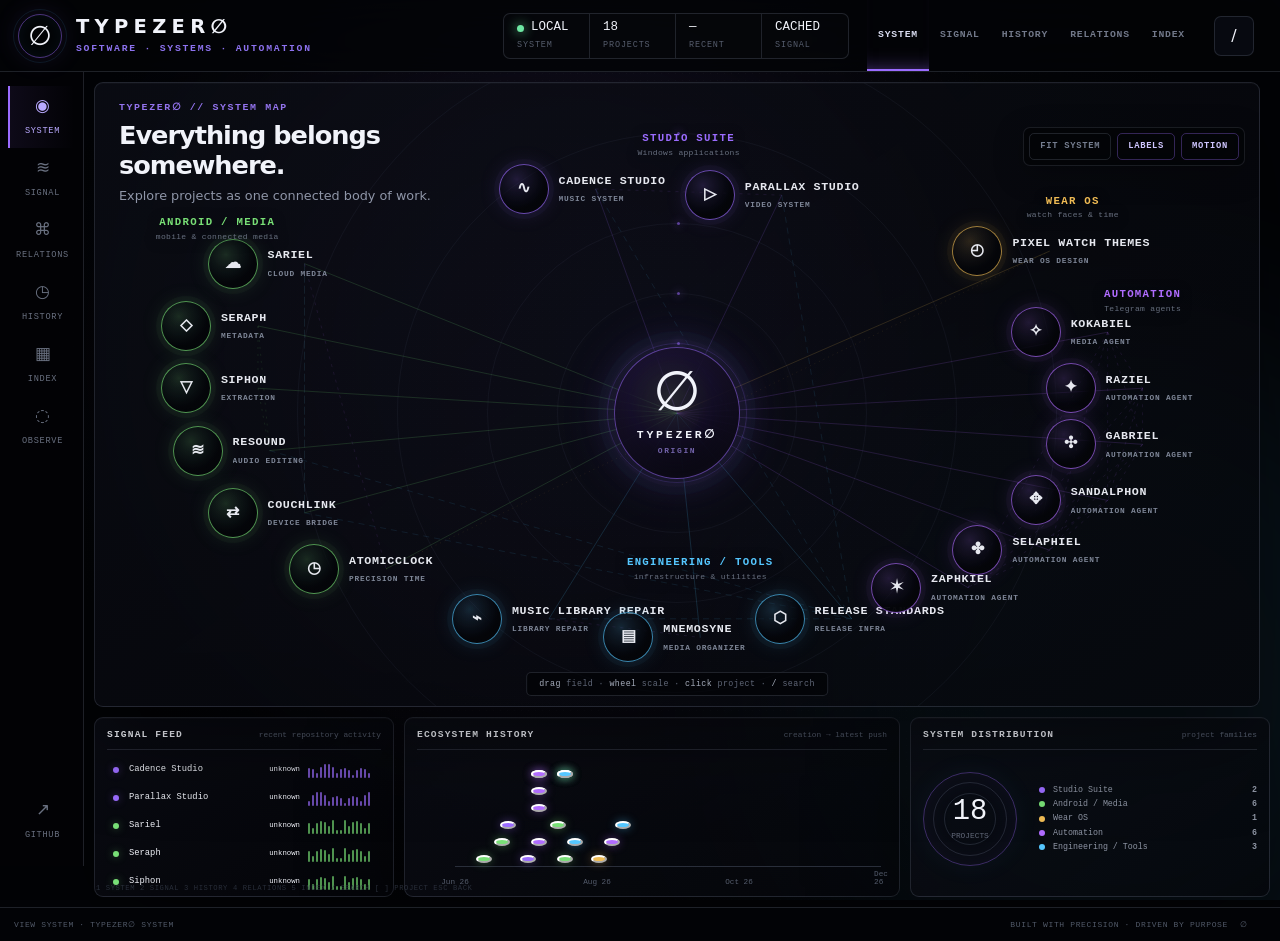
==== index.html @ 6ad657f4 "Expand Typezero project media coverage" ====
<!doctype html>
<html lang="en">
<head>
  <meta charset="utf-8">
  <meta name="viewport" content="width=device-width,initial-scale=1,viewport-fit=cover">
  <meta name="theme-color" content="#030407">
  <meta name="description" content="TYPEZER∅ — an interactive map of software, systems, media tools, Android apps, Wear OS projects, automation, and engineering work.">
  <meta property="og:title" content="TYPEZER∅ // System">
  <meta property="og:description" content="Explore the TYPEZER∅ software ecosystem as a living system.">
  <meta property="og:type" content="website">
  <title>TYPEZER∅ // System</title>
  <link rel="icon" href="favicon.svg" type="image/svg+xml">
  <link rel="stylesheet" href="assets/site.css?v=84">
</head>
<body>
  <a class="skip-link" href="#workspace">Skip to system</a>

  <div class="space" aria-hidden="true">
    <div class="noise"></div>
    <div class="field field-a"></div>
    <div class="field field-b"></div>
  </div>

  <div class="app-shell" data-view="system">
    <header class="topbar">
      <a class="brand" href="#system" aria-label="TYPEZER∅ system home">
        <span class="brand-mark" aria-hidden="true">∅</span>
        <span class="brand-text">
          <strong>TYPEZER∅</strong>
          <small>SOFTWARE · SYSTEMS · AUTOMATION</small>
        </span>
      </a>

      <div class="telemetry" aria-label="System telemetry">
        <span><i class="status-dot"></i><b id="system-status">ONLINE</b><small>system</small></span>
        <span><b id="project-count">18</b><small>projects</small></span>
        <span><b id="active-count">—</b><small>recent</small></span>
        <span><b id="last-sync">local</b><small>signal</small></span>
      </div>

      <nav class="view-tabs" aria-label="System views">
        <button class="view-tab is-active" data-view-target="system">System</button>
        <button class="view-tab" data-view-target="signal">Signal</button>
        <button class="view-tab" data-view-target="history">History</button>
        <button class="view-tab" data-view-target="relationships">Relations</button>
        <button class="view-tab" data-view-target="index">Index</button>
      </nav>

      <button class="command-key" id="open-command" aria-label="Open project search"><span>/</span></button>
    </header>

    <aside class="rail" aria-label="Primary controls">
      <button class="rail-btn is-active" data-view-target="system"><span>◉</span><small>System</small></button>
      <button class="rail-btn" data-view-target="signal"><span>≋</span><small>Signal</small></button>
      <button class="rail-btn" data-view-target="relationships"><span>⌘</span><small>Relations</small></button>
      <button class="rail-btn" data-view-target="history"><span>◷</span><small>History</small></button>
      <button class="rail-btn" data-view-target="index"><span>▦</span><small>Index</small></button>
      <button class="rail-btn observe-toggle"><span>◌</span><small>Observe</small></button>
      <a class="rail-btn rail-bottom" href="https://github.com/MikereDD" target="_blank" rel="noopener noreferrer"><span>↗</span><small>GitHub</small></a>
    </aside>

    <main class="workspace" id="workspace">
      <section class="system-stage panel" id="system" aria-labelledby="system-title">
        <div class="stage-heading">
          <p>TYPEZER∅ // SYSTEM MAP</p>
          <h1 id="system-title">Everything belongs somewhere.</h1>
          <span>Explore projects as one connected body of work.</span>
        </div>

        <div class="map-toolbar">
          <button id="fit-system">FIT SYSTEM</button>
          <button id="toggle-labels" aria-pressed="true">LABELS</button>
          <button id="toggle-motion" aria-pressed="true">MOTION</button>
        </div>

        <div class="ecosystem" id="ecosystem" tabindex="0" aria-label="Interactive TYPEZER∅ project map">
          <svg class="connections" id="connections" viewBox="0 0 1200 760" preserveAspectRatio="none" aria-hidden="true"></svg>
          <div class="rings" aria-hidden="true">
            <i></i><i></i><i></i><i></i><i></i>
          </div>
          <button class="core" id="core" aria-label="Open TYPEZER∅ project index">
            <span>∅</span>
            <b>TYPEZER∅</b>
            <small>ORIGIN</small>
          </button>
          <div class="nodes" id="nodes"></div>
          <div class="map-hint"><span>drag</span> field · <span>wheel</span> scale · <span>click</span> project · <span>/</span> search</div>
        </div>
      </section>

      <aside class="detail panel" id="detail" aria-live="polite">
        <div class="detail-empty">
          <span class="detail-glyph">∅</span>
          <p>SELECT A SYSTEM</p>
          <h2>Explore the graph.</h2>
          <span>Choose any project node to inspect its role, technology, relationships, activity, and repository.</span>
        </div>
      </aside>

      <section class="lower-grid" aria-label="System information">
        <article class="panel signal-panel">
          <div class="panel-title"><span>SIGNAL FEED</span><small>recent repository activity</small></div>
          <div class="signal-list" id="signal-list"></div>
        </article>

        <article class="panel timeline-panel">
          <div class="panel-title"><span>ECOSYSTEM HISTORY</span><small>creation → latest push</small></div>
          <div class="timeline" id="timeline"></div>
        </article>

        <article class="panel stats-panel">
          <div class="panel-title"><span>SYSTEM DISTRIBUTION</span><small>project families</small></div>
          <div class="stats-wrap">
            <div class="radar-count"><strong id="stats-total">18</strong><span>PROJECTS</span></div>
            <div class="family-stats" id="family-stats"></div>
          </div>
        </article>
      </section>

      <section class="alternate-view panel" id="alternate-view" hidden></section>
    </main>

    <footer class="statusbar">
      <span id="status-message">SYSTEM READY · select a node or press / to search</span>
      <span>BUILT WITH PRECISION · DRIVEN BY PURPOSE</span>
      <span>∅</span>
    </footer>
  </div>

  <dialog class="command" id="command-dialog">
    <form method="dialog" class="command-shell">
      <div class="command-head">
        <span>∅ INDEX</span>
        <button value="close" aria-label="Close search">×</button>
      </div>
      <label>
        <span>&gt;</span>
        <input id="command-input" autocomplete="off" spellcheck="false" placeholder="find a project, platform, language, or family…">
      </label>
      <div class="command-results" id="command-results"></div>
      <div class="command-foot">↑ ↓ navigate · enter inspect · esc close</div>
    </form>
  </dialog>

  <noscript>
    <div class="noscript">JavaScript powers the interactive system map. The repositories remain available at <a href="https://github.com/MikereDD">github.com/MikereDD</a>.</div>
  </noscript>

  <script src="assets/site.js?v=84" defer></script>
</body>
</html>
---- assets/site.css ----
:root{
  color-scheme:dark;
  --bg:#030407;--panel:rgba(8,10,16,.78);--panel2:rgba(11,13,22,.9);
  --text:#f1f3fa;--muted:#8f96a8;--dim:#565d6d;--line:rgba(174,184,214,.16);
  --violet:#9b6cff;--violet2:#6f50ff;--blue:#55c7ff;--green:#6ee7a3;--lime:#a8ef73;--gold:#f1bd55;
  --red:#ff768a;--shadow:0 24px 100px rgba(0,0,0,.48);--mono:"SFMono-Regular",Consolas,"Liberation Mono",Menlo,monospace;
  --sans:Inter,ui-sans-serif,system-ui,-apple-system,BlinkMacSystemFont,"Segoe UI",sans-serif;
}
*{box-sizing:border-box}html{background:var(--bg);scroll-behavior:smooth}body{margin:0;min-height:100vh;background:#030407;color:var(--text);font-family:var(--sans);overflow-x:hidden}button,input{font:inherit}button{color:inherit}.skip-link{position:fixed;z-index:99;left:1rem;top:-4rem;background:#fff;color:#000;padding:.7rem 1rem;border-radius:.4rem}.skip-link:focus{top:1rem}.space{position:fixed;inset:0;pointer-events:none;overflow:hidden;background:radial-gradient(circle at 50% 40%,#0a0c17 0,#05060a 37%,#020306 72%)}.noise{position:absolute;inset:0;opacity:.18;background-image:radial-gradient(rgba(255,255,255,.24) .55px,transparent .75px);background-size:7px 7px;mask-image:radial-gradient(circle at 50% 45%,black,transparent 80%)}.field{position:absolute;width:55vw;height:55vw;border-radius:50%;filter:blur(100px);opacity:.07}.field-a{left:16%;top:0;background:var(--violet)}.field-b{right:-15%;bottom:-15%;background:var(--blue)}
.app-shell{position:relative;z-index:1;display:grid;grid-template-columns:84px minmax(0,1fr);grid-template-rows:72px minmax(0,1fr) 34px;min-height:100vh}.topbar{grid-column:1/-1;display:grid;grid-template-columns:minmax(280px,1fr) auto auto 48px;align-items:center;gap:18px;padding:0 18px;border-bottom:1px solid var(--line);background:rgba(3,4,7,.82);backdrop-filter:blur(20px);position:sticky;top:0;z-index:40}.brand{display:flex;align-items:center;gap:14px;color:inherit;text-decoration:none;min-width:0}.brand-mark{width:44px;height:44px;display:grid;place-items:center;border:1px solid rgba(155,108,255,.48);border-radius:50%;font-size:27px;box-shadow:0 0 28px rgba(155,108,255,.13),inset 0 0 18px rgba(85,199,255,.06);position:relative}.brand-mark:after{content:"";position:absolute;inset:-6px;border-radius:50%;border:1px solid rgba(85,199,255,.1)}.brand-text{display:grid;line-height:1}.brand-text strong{font-size:1.22rem;letter-spacing:.27em}.brand-text small{margin-top:7px;color:#8d72ef;font:600 .61rem/1 var(--mono);letter-spacing:.18em}.telemetry{height:46px;display:flex;border:1px solid var(--line);border-radius:7px;background:rgba(255,255,255,.012);overflow:hidden}.telemetry span{min-width:86px;padding:7px 13px;border-right:1px solid var(--line);display:grid;grid-template-columns:auto 1fr;align-items:center;column-gap:7px}.telemetry span:last-child{border-right:0}.telemetry b{font:500 .78rem/1.1 var(--mono);text-transform:uppercase}.telemetry small{grid-column:1/-1;color:var(--dim);font:500 .53rem/1 var(--mono);letter-spacing:.1em;text-transform:uppercase;margin-top:4px}.status-dot{width:7px;height:7px;border-radius:50%;background:var(--green);box-shadow:0 0 12px var(--green)}.view-tabs{display:flex;align-self:stretch}.view-tab{border:0;border-bottom:2px solid transparent;background:transparent;padding:0 11px;color:#72798a;font:600 .61rem/1 var(--mono);letter-spacing:.08em;text-transform:uppercase;cursor:pointer}.view-tab:hover,.view-tab.is-active{color:#d9dcf0}.view-tab.is-active{border-bottom-color:var(--violet);box-shadow:inset 0 -15px 26px -25px var(--violet)}.command-key{width:40px;height:40px;border:1px solid var(--line);border-radius:7px;background:#070910;cursor:pointer}.command-key:hover{border-color:rgba(155,108,255,.55);box-shadow:0 0 20px rgba(155,108,255,.12)}
.rail{grid-row:2;grid-column:1;width:84px;border-right:1px solid var(--line);background:rgba(3,4,7,.7);display:flex;flex-direction:column;align-items:stretch;padding:14px 8px;position:sticky;top:72px;height:calc(100vh - 106px);z-index:30}.rail-btn{min-height:62px;border:0;border-left:2px solid transparent;background:transparent;color:#697080;display:grid;place-items:center;text-decoration:none;cursor:pointer;padding:7px 0}.rail-btn span{font:1.05rem/1 var(--mono)}.rail-btn small{font:500 .54rem/1 var(--mono);letter-spacing:.08em;text-transform:uppercase}.rail-btn:hover,.rail-btn.is-active{color:#b9a9ff;border-left-color:var(--violet);background:linear-gradient(90deg,rgba(155,108,255,.08),transparent)}.rail-bottom{margin-top:auto}
.workspace{grid-row:2;grid-column:2;display:grid;grid-template-columns:minmax(680px,1fr) 0px;grid-template-rows:minmax(620px,calc(100vh - 275px)) 180px;gap:10px;padding:10px;min-width:0;transition:grid-template-columns .32s cubic-bezier(.22,.8,.22,1)}.app-shell.detail-open .workspace{grid-template-columns:minmax(680px,1fr) 318px}.panel{border:1px solid var(--line);background:linear-gradient(145deg,rgba(12,14,22,.78),rgba(5,6,10,.72));box-shadow:inset 0 1px rgba(255,255,255,.025),var(--shadow);border-radius:9px}.system-stage{position:relative;overflow:hidden}.stage-heading{position:absolute;z-index:12;left:24px;top:20px;max-width:420px;pointer-events:none}.stage-heading p{margin:0;color:#9474ef;font:600 .62rem/1 var(--mono);letter-spacing:.16em}.stage-heading h1{font-size:clamp(1.35rem,2.15vw,2.25rem);letter-spacing:-.04em;margin:.45rem 0 .3rem}.stage-heading span{color:var(--muted);font-size:.8rem}.map-toolbar{position:absolute;z-index:15;right:16px;top:16px;display:flex;gap:6px}.map-toolbar button{border:1px solid var(--line);background:rgba(3,4,7,.7);border-radius:5px;padding:8px 10px;color:#757d8f;font:600 .55rem/1 var(--mono);letter-spacing:.08em;cursor:pointer}.map-toolbar button:hover{color:#fff;border-color:rgba(155,108,255,.45)}
.ecosystem{position:absolute;inset:0;overflow:hidden;cursor:grab;touch-action:none;outline:none}.ecosystem:active{cursor:grabbing}.connections,.nodes,.rings{position:absolute;inset:0;width:100%;height:100%;transform-origin:50% 53%;transition:transform .35s ease}.connections{z-index:2;overflow:visible}.connections line,.connections path{vector-effect:non-scaling-stroke}.rings{z-index:1;pointer-events:none}.rings i{position:absolute;left:50%;top:53%;transform:translate(-50%,-50%);border:1px solid rgba(132,143,178,.07);border-radius:50%}.rings i:nth-child(1){width:140px;height:140px;border-color:rgba(155,108,255,.18);box-shadow:0 0 38px rgba(155,108,255,.07)}.rings i:nth-child(2){width:240px;height:240px}.rings i:nth-child(3){width:380px;height:380px}.rings i:nth-child(4){width:560px;height:560px}.rings i:nth-child(5){width:760px;height:760px}.rings i:after{content:"";position:absolute;left:50%;top:-2px;width:3px;height:3px;border-radius:50%;background:rgba(155,108,255,.55);box-shadow:0 0 9px var(--violet)}.core{position:absolute;left:50%;top:53%;transform:translate(-50%,-50%);z-index:8;width:126px;height:132px;border-radius:50%;border:1px solid rgba(155,108,255,.55);background:radial-gradient(circle at 45% 38%,rgba(255,255,255,.11),rgba(19,14,36,.9) 40%,rgba(3,4,7,.96) 72%);box-shadow:0 0 0 8px rgba(155,108,255,.025),0 0 0 16px rgba(85,199,255,.018),0 0 58px rgba(155,108,255,.16),inset 0 0 40px rgba(155,108,255,.12);cursor:pointer}.core span{display:block;font-size:55px;line-height:.75}.core b{display:block;margin-top:16px;font:600 .72rem/1 var(--mono);letter-spacing:.24em}.core small{display:block;margin-top:7px;color:#7263aa;font:600 .5rem/1 var(--mono);letter-spacing:.2em}.core:hover{box-shadow:0 0 0 8px rgba(155,108,255,.04),0 0 70px rgba(155,108,255,.25),inset 0 0 44px rgba(155,108,255,.16)}.nodes{z-index:5;pointer-events:none}.project-node{--family:#9b6cff;position:absolute;transform:translate(-50%,-50%);pointer-events:auto;border:0;background:transparent;color:#e6e8ef;cursor:pointer;width:194px;text-align:left;padding:0}.project-node .node-body{display:flex;align-items:center;gap:10px}.project-node .node-orb{flex:0 0 50px;width:50px;height:50px;border-radius:50%;display:grid;place-items:center;border:1px solid color-mix(in srgb,var(--family) 65%,transparent);background:radial-gradient(circle at 35% 30%,color-mix(in srgb,var(--family) 16%,transparent),rgba(4,5,9,.98) 65%);box-shadow:0 0 0 5px color-mix(in srgb,var(--family) 4%,transparent),0 0 22px color-mix(in srgb,var(--family) 14%,transparent);font:600 1rem/1 var(--mono);transition:.2s ease}.project-node .node-copy{display:grid;min-width:0}.project-node strong{font:650 .73rem/1.15 var(--mono);letter-spacing:.055em;text-transform:uppercase;white-space:nowrap}.project-node small{margin-top:6px;color:#7f8798;font:600 .49rem/1.15 var(--mono);letter-spacing:.10em;white-space:nowrap;overflow:hidden;text-overflow:ellipsis}.project-node:hover .node-orb,.project-node.is-active .node-orb{transform:scale(1.12);border-color:var(--family);box-shadow:0 0 0 7px color-mix(in srgb,var(--family) 6%,transparent),0 0 32px color-mix(in srgb,var(--family) 35%,transparent)}.project-node.is-active strong{color:#fff}.family-tag{position:absolute;transform:translate(-50%,-50%);z-index:4;color:var(--family);font:600 .67rem/1 var(--mono);letter-spacing:.12em;text-transform:uppercase;pointer-events:none;text-align:center}.family-tag small{display:block;margin-top:5px;color:#687080;font:.5rem/1 var(--mono);letter-spacing:.04em;text-transform:none}.map-hint{position:absolute;z-index:14;left:50%;bottom:10px;transform:translateX(-50%);padding:7px 12px;border:1px solid var(--line);border-radius:5px;background:rgba(3,4,7,.75);color:#5f6677;font:.52rem/1 var(--mono);letter-spacing:.05em;white-space:nowrap}.map-hint span{color:#a6adbd}
.detail{position:relative;padding:18px;overflow:auto;min-width:0;opacity:0;transform:translateX(14px);pointer-events:none;border-color:transparent;transition:opacity .22s ease,transform .32s cubic-bezier(.22,.8,.22,1),border-color .22s ease}.app-shell.detail-open .detail{opacity:1;transform:none;pointer-events:auto;border-color:var(--line)}.detail-empty{height:100%;display:flex;flex-direction:column;justify-content:center;align-items:center;text-align:center;padding:22px}.detail-glyph{font-size:54px;color:#7a6aa8}.detail-empty p,.detail-overline{margin:22px 0 8px;color:#8b6ee5;font:600 .57rem/1 var(--mono);letter-spacing:.16em}.detail-empty h2,.detail-card h2{margin:0;font-size:1.55rem;letter-spacing:-.035em}.detail-empty>span:last-child{max-width:240px;color:var(--muted);font-size:.78rem;line-height:1.55;margin-top:10px}.detail-card{animation:detailIn .2s ease}.detail-identity{display:flex;align-items:center;gap:14px;padding-bottom:16px;border-bottom:1px solid var(--line)}.detail-icon{--family:#9b6cff;width:62px;height:62px;flex:0 0 62px;border-radius:50%;display:grid;place-items:center;border:1px solid var(--family);box-shadow:0 0 28px color-mix(in srgb,var(--family) 22%,transparent);font:600 1.4rem/1 var(--mono)}.detail-title small{display:block;color:var(--muted);font-size:.7rem;margin-top:6px}.activity-pill{display:inline-flex;margin-top:9px;padding:5px 8px;border:1px solid rgba(110,231,163,.2);border-radius:999px;color:var(--green);background:rgba(110,231,163,.07);font:600 .5rem/1 var(--mono);letter-spacing:.08em}.detail-meta{display:grid;gap:11px;padding:18px 0}.meta-row{display:grid;grid-template-columns:78px 1fr;gap:10px;font-size:.72rem}.meta-row span:first-child{color:#606879;font:600 .53rem/1.4 var(--mono);letter-spacing:.08em;text-transform:uppercase}.meta-row span:last-child{color:#b5bac7}.detail-description{margin:0;color:#a8aebb;font-size:.78rem;line-height:1.6}.detail-actions{display:grid;gap:8px;margin-top:18px}.detail-actions a,.detail-actions button{min-height:42px;border:1px solid var(--line);border-radius:5px;background:rgba(255,255,255,.018);display:flex;align-items:center;justify-content:center;color:#c4c8d4;text-decoration:none;font:600 .62rem/1 var(--mono);letter-spacing:.09em;cursor:pointer}.detail-actions a:first-child{border-color:rgba(155,108,255,.5);background:rgba(155,108,255,.09);color:#dacfff}.detail-actions a:hover,.detail-actions button:hover{border-color:rgba(155,108,255,.5);color:#fff}.relation-block{margin-top:18px;padding-top:16px;border-top:1px solid var(--line)}.relation-block h3{margin:0 0 10px;color:#636b7b;font:600 .54rem/1 var(--mono);letter-spacing:.1em}.relation-list{display:flex;flex-wrap:wrap;gap:6px}.relation-chip{border:1px solid var(--line);border-radius:999px;background:transparent;padding:6px 8px;color:#9ca2b2;font:600 .52rem/1 var(--mono);cursor:pointer}.relation-chip:hover{color:#fff;border-color:rgba(155,108,255,.45)}
.detail-close{position:absolute;right:10px;top:10px;z-index:3;width:30px;height:30px;border:1px solid var(--line);border-radius:50%;background:rgba(3,4,7,.78);color:#7f8798;font:500 1.1rem/1 var(--mono);cursor:pointer}.detail-close:hover{color:#fff;border-color:rgba(155,108,255,.48);box-shadow:0 0 18px rgba(155,108,255,.12)}
.connections .relationship-line,.connections .core-line{transition:stroke-opacity .22s ease,stroke-width .22s ease,filter .22s ease}.connections .relationship-line.is-connected{stroke-opacity:.72!important;stroke-width:1.45!important;filter:drop-shadow(0 0 4px rgba(195,181,255,.5))}.connections .core-line.is-connected{stroke-opacity:.7!important;stroke-width:1.35!important;filter:drop-shadow(0 0 4px currentColor)}.connections .relationship-line.is-muted,.connections .core-line.is-muted{stroke-opacity:.025!important}.project-node{transition:opacity .2s ease,filter .2s ease}.project-node.is-related .node-orb{border-color:var(--family);box-shadow:0 0 0 6px color-mix(in srgb,var(--family) 5%,transparent),0 0 26px color-mix(in srgb,var(--family) 24%,transparent)}.project-node.is-dimmed{opacity:.38;filter:saturate(.62)}
.lower-grid{grid-column:1/-1;display:grid;grid-template-columns:300px minmax(400px,1fr) 360px;gap:10px}.lower-grid>.panel{padding:12px;overflow:hidden}.panel-title{display:flex;justify-content:space-between;gap:10px;align-items:baseline;border-bottom:1px solid var(--line);padding-bottom:9px;margin-bottom:9px}.panel-title span{font:600 .6rem/1 var(--mono);letter-spacing:.12em}.panel-title small{color:#575f70;font:.49rem/1 var(--mono)}.signal-list{display:grid;gap:6px}.signal-item{display:grid;grid-template-columns:8px 1fr auto 68px;gap:8px;align-items:center;min-height:22px;color:#9aa1b0;font:.55rem/1 var(--mono)}.signal-item i{width:6px;height:6px;border-radius:50%;background:var(--family);box-shadow:0 0 8px color-mix(in srgb,var(--family) 40%,transparent)}.spark{height:16px;display:flex;align-items:flex-end;gap:2px}.spark b{width:2px;background:var(--family);opacity:.65;border-radius:2px}.timeline{position:relative;height:132px;padding:8px 4px}.timeline-axis{position:absolute;left:38px;right:6px;bottom:24px;height:1px;background:#292e3a}.timeline-year{position:absolute;bottom:4px;color:#555d6d;font:.48rem/1 var(--mono);transform:translateX(-50%)}.timeline-dot{--family:#9b6cff;position:absolute;bottom:20px;width:8px;height:8px;border-radius:50%;background:var(--family);box-shadow:0 0 10px color-mix(in srgb,var(--family) 40%,transparent);transform:translateX(-50%);cursor:pointer}.timeline-dot:hover:after{content:attr(data-label);position:absolute;bottom:16px;left:50%;transform:translateX(-50%);padding:5px 7px;border:1px solid var(--line);border-radius:4px;background:#070910;color:#d9dce5;font:.48rem/1 var(--mono);white-space:nowrap}.stats-wrap{height:120px;display:grid;grid-template-columns:104px 1fr;align-items:center;gap:12px}.radar-count{width:94px;height:94px;border:1px solid rgba(155,108,255,.35);border-radius:50%;display:grid;place-content:center;text-align:center;box-shadow:inset 0 0 28px rgba(155,108,255,.06),0 0 28px rgba(85,199,255,.05);position:relative}.radar-count:before,.radar-count:after{content:"";position:absolute;border-radius:50%;border:1px solid var(--line);inset:9px}.radar-count:after{inset:20px}.radar-count strong{font:300 1.8rem/1 var(--mono)}.radar-count span{margin-top:5px;color:#62697a;font:.49rem/1 var(--mono)}.family-stats{display:grid;gap:6px}.family-stat{display:grid;grid-template-columns:7px 1fr auto;gap:7px;align-items:center;color:#8e95a4;font:.52rem/1 var(--mono)}.family-stat i{width:6px;height:6px;border-radius:50%;background:var(--family)}.alternate-view{grid-column:1/-1;grid-row:1/3;z-index:22;padding:22px;overflow:auto}.alt-head{display:flex;justify-content:space-between;gap:16px;align-items:end;border-bottom:1px solid var(--line);padding-bottom:18px;margin-bottom:18px}.alt-head p{margin:0;color:#8a6be8;font:600 .6rem/1 var(--mono);letter-spacing:.15em}.alt-head h2{margin:.5rem 0 0;font-size:2rem}.alt-head span{color:var(--muted);font-size:.8rem}.index-grid{display:grid;grid-template-columns:repeat(auto-fit,minmax(250px,1fr));gap:9px}.index-card{--family:#9b6cff;border:1px solid var(--line);border-left:2px solid var(--family);background:rgba(255,255,255,.012);border-radius:5px;padding:14px;text-align:left;cursor:pointer}.index-card:hover{background:color-mix(in srgb,var(--family) 5%,transparent);border-color:color-mix(in srgb,var(--family) 35%,var(--line))}.index-card b{display:block;font:600 .72rem/1.2 var(--mono)}.index-card span{display:block;color:#737b8b;font-size:.69rem;margin-top:7px;line-height:1.45}.index-card small{display:block;color:var(--family);font:500 .5rem/1 var(--mono);margin-top:12px;text-transform:uppercase;letter-spacing:.08em}.signal-big{display:grid;gap:8px}.signal-big-row{--family:#9b6cff;display:grid;grid-template-columns:130px 1fr 90px 120px;gap:12px;align-items:center;padding:11px 12px;border:1px solid var(--line);border-left:2px solid var(--family);border-radius:4px}.signal-big-row b{font:600 .66rem/1 var(--mono)}.signal-big-row span{color:#818898;font-size:.72rem}.signal-big-row small{color:#616979;font:500 .53rem/1 var(--mono)}.history-lanes{display:grid;gap:13px}.history-lane{display:grid;grid-template-columns:130px 1fr;align-items:center;gap:10px}.history-lane>span{font:600 .58rem/1 var(--mono);color:var(--family)}.lane-track{height:24px;position:relative;border-bottom:1px solid #242936}.lane-segment{position:absolute;bottom:-1px;height:2px;background:var(--family);box-shadow:0 0 12px color-mix(in srgb,var(--family) 25%,transparent)}.lane-point{position:absolute;bottom:-4px;width:7px;height:7px;border-radius:50%;background:var(--family);transform:translateX(-50%)}.relations-grid{display:grid;grid-template-columns:repeat(auto-fit,minmax(320px,1fr));gap:10px}.relation-card{border:1px solid var(--line);border-radius:5px;padding:15px}.relation-card h3{margin:0 0 8px;font-size:.85rem}.relation-card p{margin:0;color:#818899;font-size:.72rem;line-height:1.5}.relation-flow{display:flex;align-items:center;flex-wrap:wrap;gap:7px;margin-top:12px}.relation-flow button{border:1px solid var(--line);border-radius:999px;background:transparent;color:#b1b6c1;padding:6px 8px;font:600 .52rem/1 var(--mono);cursor:pointer}.relation-flow i{color:#5f6674;font-style:normal}
.statusbar{grid-column:1/-1;grid-row:3;display:grid;grid-template-columns:1fr auto 26px;gap:12px;align-items:center;padding:0 14px;border-top:1px solid var(--line);background:rgba(3,4,7,.88);color:#525a69;font:500 .5rem/1 var(--mono);letter-spacing:.08em;text-transform:uppercase}.command{padding:0;border:1px solid rgba(155,108,255,.4);border-radius:8px;background:#06070c;color:var(--text);width:min(700px,calc(100vw - 28px));box-shadow:0 34px 140px #000}.command::backdrop{background:rgba(0,0,0,.7);backdrop-filter:blur(8px)}.command-shell{padding:0}.command-head{height:42px;display:flex;justify-content:space-between;align-items:center;padding:0 13px;border-bottom:1px solid var(--line);color:#9c83ed;font:600 .6rem/1 var(--mono);letter-spacing:.15em}.command-head button{border:0;background:transparent;color:#737b89;font-size:1.2rem;cursor:pointer}.command label{display:flex;gap:10px;align-items:center;padding:15px;border-bottom:1px solid var(--line);color:#9479ea}.command input{width:100%;border:0;outline:0;background:transparent;color:#f0f2f8;font:500 .9rem/1 var(--mono)}.command-results{max-height:390px;overflow:auto;padding:7px}.command-result{--family:#9b6cff;width:100%;border:0;border-left:2px solid transparent;border-radius:4px;background:transparent;color:#c2c7d1;display:grid;grid-template-columns:1fr auto;gap:8px;text-align:left;padding:10px 11px;cursor:pointer}.command-result:hover,.command-result.is-selected{border-left-color:var(--family);background:color-mix(in srgb,var(--family) 7%,transparent);color:#fff}.command-result b{font:600 .67rem/1 var(--mono)}.command-result span{grid-column:1/-1;color:#6f7687;font-size:.66rem}.command-result small{color:var(--family);font:500 .52rem/1 var(--mono)}.command-foot{padding:9px 13px;border-top:1px solid var(--line);color:#565e6d;font:.49rem/1 var(--mono)}.noscript{position:fixed;left:1rem;right:1rem;bottom:1rem;z-index:100;background:#151821;border:1px solid #444;padding:1rem;border-radius:.5rem}.noscript a{color:#b69aff}
.app-shell.observe .topbar,.app-shell.observe .rail,.app-shell.observe .detail,.app-shell.observe .lower-grid,.app-shell.observe .statusbar,.app-shell.observe .stage-heading,.app-shell.observe .map-toolbar,.app-shell.observe .map-hint{opacity:0;pointer-events:none}.app-shell.observe .workspace{grid-column:1/-1;grid-row:1/-1;display:block;padding:0}.app-shell.observe .system-stage{height:100vh;border:0;border-radius:0}.app-shell.observe .ecosystem{inset:0}.app-shell.observe .system-stage{box-shadow:none}.labels-off .node-copy,.labels-off .family-tag{opacity:0}.motion-off *{animation:none!important;transition:none!important}
@keyframes detailIn{from{opacity:0;transform:translateX(8px)}to{opacity:1;transform:none}}@keyframes breathe{50%{box-shadow:0 0 0 8px rgba(155,108,255,.04),0 0 80px rgba(155,108,255,.22),inset 0 0 44px rgba(155,108,255,.14)}}.motion-on .core{animation:breathe 5s ease-in-out infinite}
@media(max-width:1200px){.topbar{grid-template-columns:1fr auto 44px}.telemetry{display:none}.workspace{grid-template-columns:minmax(600px,1fr) 0px}.app-shell.detail-open .workspace{grid-template-columns:minmax(600px,1fr) 290px}.lower-grid{grid-template-columns:250px 1fr}.stats-panel{display:none}.project-node{width:150px}.project-node .node-orb{width:40px;height:40px;flex-basis:40px}.project-node strong{font-size:.61rem}}
@media(max-width:900px){.app-shell{display:block;padding-bottom:42px}.topbar{height:64px;grid-template-columns:1fr 42px;position:sticky}.view-tabs{display:none}.brand-text small{display:none}.brand-mark{width:38px;height:38px}.rail{position:fixed;left:0;right:0;bottom:0;top:auto;width:auto;height:58px;z-index:45;display:grid;grid-template-columns:repeat(6,1fr);padding:0;border:0;border-top:1px solid var(--line);background:rgba(3,4,7,.94)}.rail-btn{min-height:58px;border-left:0;border-top:2px solid transparent}.rail-btn.is-active{border-left:0;border-top-color:var(--violet)}.rail-btn span{font-size:.8rem}.rail-btn small{font-size:.46rem}.rail-bottom{display:none}.workspace{display:block;padding:8px}.system-stage{height:70vh;min-height:560px}.detail{display:none;margin-top:8px;min-height:320px;opacity:1;transform:none;pointer-events:auto}.app-shell.detail-open .detail{display:block}.lower-grid{display:grid;grid-template-columns:1fr;margin-top:8px}.timeline-panel,.stats-panel{display:none}.statusbar{display:none}.stage-heading{left:15px;top:14px}.stage-heading h1{font-size:1.35rem}.stage-heading span{display:none}.map-toolbar{top:10px;right:10px}.map-toolbar button:not(:first-child){display:none}.project-node{width:46px}.project-node .node-copy{display:none}.project-node .node-orb{width:38px;height:38px;flex-basis:38px}.family-tag{display:none}.map-hint{display:none}.alternate-view{position:fixed;z-index:43;inset:64px 0 58px 0;border-radius:0}.command{margin:auto}.app-shell.observe .system-stage{height:100vh}}
@media(prefers-reduced-motion:reduce){*{scroll-behavior:auto!important;animation:none!important;transition:none!important}}

/* PASS 3 · LIVING SYSTEM -------------------------------------------------- */
:root{--focus-family:var(--violet);--latest-family:var(--violet)}
.core{overflow:visible;isolation:isolate;transition:border-color .35s ease,box-shadow .35s ease,background .35s ease}
.core:before,.core:after{content:"";position:absolute;inset:-16px;border-radius:50%;pointer-events:none;z-index:-1;border:1px solid rgba(155,108,255,.10);opacity:.45}
.core:after{inset:-31px;border-color:rgba(85,199,255,.06)}
.app-shell[data-focus-family] .core{border-color:color-mix(in srgb,var(--focus-family) 72%,white 8%);box-shadow:0 0 0 8px color-mix(in srgb,var(--focus-family) 4%,transparent),0 0 0 16px color-mix(in srgb,var(--focus-family) 2%,transparent),0 0 76px color-mix(in srgb,var(--focus-family) 28%,transparent),inset 0 0 48px color-mix(in srgb,var(--focus-family) 15%,transparent)}
.core-burst{position:absolute;left:50%;top:50%;width:100%;height:100%;border-radius:50%;border:1px solid var(--burst);transform:translate(-50%,-50%);pointer-events:none;animation:coreBurst 1.25s cubic-bezier(.2,.7,.15,1) forwards}
@keyframes coreBurst{0%{opacity:.8;transform:translate(-50%,-50%) scale(.8)}70%{opacity:.18}100%{opacity:0;transform:translate(-50%,-50%) scale(2.65)}}
.motion-on .core:before{animation:coreOrbit 14s linear infinite}.motion-on .core:after{animation:coreOrbit 23s linear infinite reverse}
@keyframes coreOrbit{to{transform:rotate(360deg)}}

.project-node .node-orb{position:relative;overflow:visible}
.project-node .node-sigil{position:relative;z-index:2;transition:transform .28s ease,text-shadow .28s ease}
.project-node .activity-ring{position:absolute;inset:-5px;border-radius:50%;border:1px solid transparent;opacity:0;pointer-events:none}
.project-node[data-activity="active"] .activity-ring{opacity:.28;border-color:var(--family)}
.project-node[data-activity="warm"] .activity-ring{opacity:.48;border-color:var(--family);box-shadow:0 0 16px color-mix(in srgb,var(--family) 18%,transparent)}
.project-node[data-activity="hot"] .activity-ring{opacity:.8;border-color:var(--family);box-shadow:0 0 22px color-mix(in srgb,var(--family) 30%,transparent)}
.motion-on .project-node[data-activity="hot"] .activity-ring{animation:activityHalo 2.4s ease-out infinite}
.motion-on .project-node[data-activity="warm"] .activity-ring{animation:activityHalo 4.8s ease-out infinite}
@keyframes activityHalo{0%{transform:scale(.9);opacity:.72}70%{opacity:.08}100%{transform:scale(1.55);opacity:0}}
.project-node:hover .node-sigil,.project-node.is-active .node-sigil{transform:scale(1.06);text-shadow:0 0 12px color-mix(in srgb,var(--family) 65%,transparent)}

/* each family moves according to its role rather than sharing one animation */
.motion-on .family-studio .node-sigil{animation:studioSignal 4.8s ease-in-out infinite}
.motion-on .family-android .node-sigil{animation:androidSignal 5.8s ease-in-out infinite}
.motion-on .family-wear .node-sigil{animation:wearSignal 7s linear infinite}
.motion-on .family-automation .node-sigil{animation:automationSignal 3.8s steps(2,end) infinite}
.motion-on .family-engineering .node-sigil{animation:engineeringSignal 6.4s ease-in-out infinite}
@keyframes studioSignal{0%,100%{transform:translateY(0)}50%{transform:translateY(-1.5px)}}
@keyframes androidSignal{0%,100%{opacity:.92}50%{opacity:1;text-shadow:0 0 9px currentColor}}
@keyframes wearSignal{to{transform:rotate(360deg)}}
@keyframes automationSignal{0%,86%,100%{opacity:.92}90%{opacity:.45}94%{opacity:1}}
@keyframes engineeringSignal{0%,100%{transform:scale(1)}50%{transform:scale(1.045)}}

.connections .core-line[data-activity="hot"]{stroke-opacity:.38;stroke-width:1.25;stroke-dasharray:2 8}
.connections .core-line[data-activity="warm"]{stroke-opacity:.26;stroke-dasharray:2 11}
.connections .core-line[data-activity="active"]{stroke-opacity:.20}
.motion-on .connections .core-line[data-activity="hot"]{animation:signalFlow 1.8s linear infinite}
.motion-on .connections .core-line[data-activity="warm"]{animation:signalFlow 3.6s linear infinite}
@keyframes signalFlow{to{stroke-dashoffset:-40}}
.connections .relationship-line.is-connected{stroke-dasharray:5 7}.motion-on .connections .relationship-line.is-connected{animation:relationFlow 2.8s linear infinite}
@keyframes relationFlow{to{stroke-dashoffset:-48}}

/* Focus is a lens, not a hard hide. */
.app-shell.detail-open .project-node.is-dimmed{opacity:.24;filter:saturate(.4) blur(.15px)}
.app-shell.detail-open .family-tag{opacity:.48}
.app-shell.detail-open .project-node.is-related strong{color:#fff}
.app-shell.detail-open .project-node.is-related .node-copy small{color:#a7adbc}

/* Observe becomes a quiet generative mode. */
.app-shell.observe .space{opacity:1}
.app-shell.observe .ecosystem{background:radial-gradient(circle at 50% 53%,color-mix(in srgb,var(--latest-family) 4%,transparent),transparent 30%)}
.app-shell.observe .family-tag{opacity:.26;transition:opacity 1.4s ease}
.app-shell.observe .project-node .node-copy{opacity:.5;transition:opacity 1.4s ease}
.app-shell.observe .project-node:hover .node-copy{opacity:1}
.app-shell.observe .rings i{border-color:rgba(132,143,178,.055)}
.app-shell.observe .core{box-shadow:0 0 0 10px rgba(155,108,255,.018),0 0 100px color-mix(in srgb,var(--latest-family) 16%,transparent),inset 0 0 50px rgba(155,108,255,.09)}
.motion-on.observe .rings i:nth-child(2){animation:observeRing 34s linear infinite}.motion-on.observe .rings i:nth-child(4){animation:observeRing 58s linear infinite reverse}
@keyframes observeRing{to{transform:translate(-50%,-50%) rotate(360deg)}}

@media(prefers-reduced-motion:reduce){.core-burst,.project-node .activity-ring,.project-node .node-sigil,.connections line,.rings i{animation:none!important}}


/* === Pass 3.1 stability / layout corrections === */
.system-stage{isolation:isolate}
.map-toolbar{
  top:48px;
  right:14px;
  z-index:28;
  padding:5px;
  border:1px solid rgba(174,184,214,.13);
  border-radius:7px;
  background:rgba(3,4,7,.82);
  backdrop-filter:blur(16px);
  box-shadow:0 8px 30px rgba(0,0,0,.25);
}
.map-toolbar button{background:transparent}
.map-toolbar button[aria-pressed="true"]{color:#cfc6ff;border-color:rgba(155,108,255,.32)}
.stage-heading{max-width:min(420px,42vw)}
.family-tag{filter:drop-shadow(0 2px 6px #030407)}
.signal-big-row{
  appearance:none;
  width:100%;
  background:rgba(255,255,255,.018);
  color:var(--text);
  text-align:left;
  cursor:pointer;
  transition:border-color .16s ease,background .16s ease,transform .16s ease;
}
.signal-big-row:hover{
  background:color-mix(in srgb,var(--family) 6%,rgba(255,255,255,.018));
  border-color:color-mix(in srgb,var(--family) 38%,var(--line));
  transform:translateX(2px);
}
.signal-big-row span{color:#9da4b3}
.signal-big-row small:last-child{color:var(--family);text-align:right}
.history-scale{
  position:relative;
  height:28px;
  margin-left:140px;
  margin-bottom:4px;
  border-bottom:1px solid rgba(174,184,214,.08);
}
.history-tick{
  position:absolute;
  bottom:7px;
  transform:translateX(-50%);
  color:#626a7b;
  font:500 .5rem/1 var(--mono);
  white-space:nowrap;
}
.history-tick:first-child{transform:none}
.history-tick:last-child{transform:translateX(-100%)}
.history-lanes{padding-top:4px}
.lane-track{background:linear-gradient(90deg,rgba(255,255,255,.018),transparent 45%,rgba(255,255,255,.012))}
.lane-point{
  appearance:none;
  border:1px solid color-mix(in srgb,var(--family) 65%,#fff);
  padding:0;
  cursor:pointer;
  box-shadow:0 0 12px color-mix(in srgb,var(--family) 35%,transparent);
}
.lane-point:hover{transform:translateX(-50%) scale(1.55);z-index:3}
@media(max-width:1350px){
  .stage-heading{max-width:360px}
  .stage-heading h1{font-size:clamp(1.25rem,2vw,1.8rem)}
  .map-toolbar{top:44px}
}
@media(max-width:1120px) and (min-width:901px){
  .app-shell.detail-open .workspace{grid-template-columns:minmax(600px,1fr) 300px}
  .stage-heading{max-width:300px}
  .map-toolbar{top:50px}
  .project-node{width:170px}
}
@media(max-width:900px){
  .map-toolbar{top:56px;right:10px}
  .map-toolbar button:first-child{display:block}
  .history-scale{margin-left:0}
}


/* === Pass 4: Identity / depth === */
#core{
  --core-family:var(--violet);
  transition:filter .35s ease,box-shadow .35s ease,transform .35s ease;
}
#core::before,#core::after{
  content:"";
  position:absolute;
  pointer-events:none;
  border-radius:50%;
  inset:-18px;
  opacity:0;
  transition:opacity .28s ease,transform .55s cubic-bezier(.2,.8,.2,1);
}
#core::before{
  border:1px solid color-mix(in srgb,var(--core-family) 45%,transparent);
  box-shadow:0 0 30px color-mix(in srgb,var(--core-family) 20%,transparent);
}
#core::after{
  inset:-31px;
  border:1px dashed color-mix(in srgb,var(--core-family) 28%,transparent);
}
#core[data-family]::before,#core[data-family]::after{opacity:1}
#core[data-family="studio"]::before{transform:scaleX(1.18) scaleY(.82)}
#core[data-family="studio"]::after{border-style:solid;clip-path:polygon(0 42%,100% 42%,100% 58%,0 58%)}
#core[data-family="android"]::before{transform:scale(.94);box-shadow:0 0 42px color-mix(in srgb,var(--core-family) 30%,transparent),inset 0 0 18px color-mix(in srgb,var(--core-family) 20%,transparent)}
#core[data-family="android"]::after{border-style:dotted;transform:rotate(18deg)}
#core[data-family="wear"]::before{border-width:2px;transform:scale(.92)}
#core[data-family="wear"]::after{border-style:solid;clip-path:polygon(48% 0,52% 0,52% 14%,48% 14%,48% 86%,52% 86%,52% 100%,48% 100%)}
#core[data-family="automation"]::before{transform:rotate(45deg) scale(.88);border-radius:32%}
#core[data-family="automation"]::after{transform:rotate(-30deg);border-style:dotted}
#core[data-family="engineering"]::before{border-radius:22%;transform:rotate(45deg) scale(.78)}
#core[data-family="engineering"]::after{border-style:solid;clip-path:polygon(0 48%,100% 48%,100% 52%,0 52%,48% 0,52% 0,52% 100%,48% 100%)}

.relationship-line{transition:stroke-opacity .22s ease,stroke-width .22s ease,filter .22s ease}
.relationship-line.is-connected{
  stroke:var(--relation-color,#c3b5ff)!important;
  stroke-opacity:.82!important;
  stroke-width:1.6!important;
  filter:drop-shadow(0 0 5px color-mix(in srgb,var(--relation-color,#c3b5ff) 55%,transparent));
}
.relationship-line[data-relation="workflow"]{stroke-dasharray:2 5}
.relationship-line[data-relation="lineage"]{stroke-dasharray:1 4}
.relationship-line[data-relation="infrastructure"]{stroke-dasharray:6 5}
.relationship-line[data-relation="family"]{stroke-dasharray:3 5}
.relationship-line[data-relation="bridge"]{stroke-dasharray:8 3}
.relationship-line[data-relation="affinity"]{stroke-dasharray:3 7}

.project-fingerprint{
  margin:14px 0;
  padding:12px 0 2px;
  border-top:1px solid var(--line);
  border-bottom:1px solid var(--line);
}
.fingerprint-head{display:flex;align-items:flex-end;justify-content:space-between;gap:10px;margin-bottom:10px}
.fingerprint-head span,.relation-types h3{color:#737b8d;font:600 .55rem/1 var(--mono);letter-spacing:.12em}
.fingerprint-head small{color:#505767;font:500 .52rem/1 var(--mono);text-align:right}
.fingerprint-bars{display:grid;grid-template-columns:repeat(3,1fr);gap:8px;padding-bottom:10px}
.fingerprint-bars span{display:grid;gap:6px}
.fingerprint-bars i{
  display:block;height:4px;border-radius:4px;
  background:
    linear-gradient(90deg,var(--focus-family,#9b6cff) calc((var(--level) / 5) * 100%),rgba(255,255,255,.055) 0);
  box-shadow:0 0 10px color-mix(in srgb,var(--focus-family,#9b6cff) 25%,transparent);
}
.fingerprint-bars b{font:500 .46rem/1 var(--mono);color:#676f80;letter-spacing:.08em}
.relation-types{padding:12px 0;border-bottom:1px solid var(--line)}
.relation-types h3{margin:0 0 9px}
.relation-types>div{display:flex;flex-wrap:wrap;gap:6px}
.relation-types span{
  display:inline-flex;align-items:center;gap:6px;padding:5px 7px;border:1px solid color-mix(in srgb,var(--relation) 26%,var(--line));
  border-radius:999px;color:#9da5b6;font:500 .48rem/1 var(--mono);letter-spacing:.06em
}
.relation-types i{width:6px;height:6px;border-radius:50%;background:var(--relation);box-shadow:0 0 8px var(--relation)}
.relation-chip{
  border-color:color-mix(in srgb,var(--relation,#c3b5ff) 24%,var(--line))!important;
}
.relation-chip:hover{
  color:#fff;border-color:var(--relation,#c3b5ff)!important;
  box-shadow:0 0 12px color-mix(in srgb,var(--relation,#c3b5ff) 20%,transparent)
}
@media(prefers-reduced-motion:reduce){
  #core::before,#core::after{transition:none!important}
}


/* === Pass 5: interactive history / signal / inspection depth === */
.project-node.is-peek{opacity:1!important;filter:none!important;z-index:12}
.project-node.is-peek .node-orb{
  transform:scale(1.14);
  box-shadow:0 0 0 2px color-mix(in srgb,var(--family) 36%,transparent),0 0 30px color-mix(in srgb,var(--family) 44%,transparent);
}
.project-node.is-peek-muted{opacity:.2!important}
.core-line.is-peek{stroke-opacity:.8!important;stroke-width:1.6!important;filter:drop-shadow(0 0 5px currentColor)}
.core-line.is-peek-muted{stroke-opacity:.035!important}
#core.is-peek{
  box-shadow:0 0 0 1px color-mix(in srgb,var(--peek-family) 55%,transparent),0 0 38px color-mix(in srgb,var(--peek-family) 26%,transparent),inset 0 0 26px rgba(155,108,255,.08);
}

.signal-button{
  width:100%;
  border:0;
  background:transparent;
  color:inherit;
  text-align:left;
  cursor:pointer;
}
.signal-button:hover,.signal-button:focus-visible{
  background:color-mix(in srgb,var(--family) 7%,transparent);
  outline:1px solid color-mix(in srgb,var(--family) 24%,transparent);
}
.signal-item.signal-button{border-radius:4px;padding-left:6px;padding-right:5px}

#ecosystem-history{position:relative;min-height:76px}
.mini-timeline-track{
  position:absolute;left:28px;right:18px;top:50%;height:1px;
  background:linear-gradient(90deg,rgba(174,184,214,.08),rgba(174,184,214,.2),rgba(174,184,214,.08));
}
.mini-timeline-event{
  appearance:none;position:absolute;top:50%;transform:translate(-50%,-50%);
  width:11px;height:11px;padding:0;border-radius:999px;
  border:1px solid color-mix(in srgb,var(--family) 70%,#fff);
  background:var(--family);cursor:pointer;
  box-shadow:0 0 10px color-mix(in srgb,var(--family) 46%,transparent);
  transition:transform .15s ease,box-shadow .15s ease;
}
.mini-timeline-event:hover,.mini-timeline-event:focus-visible{
  transform:translate(-50%,-50%) scale(1.65);
  box-shadow:0 0 18px color-mix(in srgb,var(--family) 70%,transparent);
  outline:none;z-index:3;
}

.relation-explain{
  margin:10px 0 0;
  color:#777f90;
  font-size:.72rem;
  line-height:1.55;
}
.history-lane .lane-point:focus-visible{
  outline:2px solid var(--family);
  outline-offset:3px;
}
.alternate-view .lane-point:hover{
  box-shadow:0 0 18px color-mix(in srgb,var(--family) 65%,transparent);
}

@media(max-width:900px){
  .mini-timeline-track{left:12px;right:12px}
}
@media(prefers-reduced-motion:reduce){
  .project-node.is-peek .node-orb,.mini-timeline-event{transition:none!important}
}


/* === Pass 6: navigation intelligence / timeline clustering === */
.smart-timeline-dot{z-index:2}
.smart-timeline-dot::after,
.lane-point::after{
  content:attr(data-label);
  position:absolute;
  left:50%;
  bottom:calc(100% + 9px);
  transform:translateX(-50%) translateY(2px);
  opacity:0;
  pointer-events:none;
  white-space:nowrap;
  padding:5px 7px;
  border:1px solid color-mix(in srgb,var(--family) 32%,var(--line));
  border-radius:5px;
  background:rgba(5,7,12,.96);
  color:#dfe3ef;
  font:500 .49rem/1 var(--mono);
  box-shadow:0 8px 24px rgba(0,0,0,.32);
  transition:opacity .12s ease,transform .12s ease;
}
.smart-timeline-dot:hover::after,
.smart-timeline-dot:focus-visible::after,
.lane-point:hover::after,
.lane-point:focus-visible::after{
  opacity:1;transform:translateX(-50%) translateY(0)
}
.smart-timeline-dot:nth-of-type(3n)::after{transform:translateX(-72%) translateY(2px)}
.smart-timeline-dot:nth-of-type(3n+1)::after{transform:translateX(-28%) translateY(2px)}
.smart-timeline-dot:nth-of-type(3n):hover::after,
.smart-timeline-dot:nth-of-type(3n):focus-visible::after{transform:translateX(-72%) translateY(0)}
.smart-timeline-dot:nth-of-type(3n+1):hover::after,
.smart-timeline-dot:nth-of-type(3n+1):focus-visible::after{transform:translateX(-28%) translateY(0)}

.lane-point{transform:translate(-50%,calc(-50% + (var(--stagger,0) * 5px)))}
.lane-point:hover{transform:translate(-50%,calc(-50% + (var(--stagger,0) * 5px))) scale(1.55)}

.command-result.is-selected{box-shadow:inset 3px 0 0 var(--family),0 0 24px color-mix(in srgb,var(--family) 10%,transparent)}
.command-result small::before{content:"↳ ";color:#626a7b}

body::after{
  content:"1 SYSTEM   2 SIGNAL   3 HISTORY   4 RELATIONS   5 INDEX   / SEARCH   [ ] PROJECT   ESC BACK";
  position:fixed;left:96px;bottom:8px;z-index:60;
  color:#363d4b;font:500 .45rem/1 var(--mono);letter-spacing:.08em;
  pointer-events:none;opacity:.72
}
@media(max-width:1000px){body::after{display:none}}
@media(prefers-reduced-motion:reduce){
  .smart-timeline-dot::after,.lane-point::after{transition:none!important}
}


/* === Pass 7: showcase / presentation polish === */
.project-spotlight{
  position:relative;
  display:grid;
  grid-template-columns:46px 1fr;
  align-items:center;
  gap:10px;
  margin:12px 0 2px;
  padding:12px;
  overflow:hidden;
  border:1px solid color-mix(in srgb,var(--family) 24%,var(--line));
  border-radius:8px;
  background:
    radial-gradient(circle at 12% 50%,color-mix(in srgb,var(--family) 18%,transparent),transparent 42%),
    rgba(255,255,255,.012);
}
.project-spotlight>i{
  position:absolute;inset:auto -20% -35% 30%;height:100%;
  border-top:1px solid color-mix(in srgb,var(--family) 30%,transparent);
  transform:rotate(-7deg);
  opacity:.6
}
.spotlight-glyph{
  width:42px;height:42px;display:grid;place-items:center;border-radius:50%;
  border:1px solid color-mix(in srgb,var(--family) 65%,#fff);
  color:#fff;font-size:1.2rem;
  box-shadow:0 0 20px color-mix(in srgb,var(--family) 28%,transparent);
}
.project-spotlight b{display:block;font:600 .67rem/1.25 var(--mono);letter-spacing:.07em;color:#e7e9f2}
.project-spotlight small{display:block;margin-top:5px;color:#697183;font:500 .52rem/1.2 var(--mono)}

.detail-secondary-actions{
  display:grid;grid-template-columns:1fr 1fr 1fr;gap:6px;margin:8px 0 2px
}
.detail-secondary-actions button{
  min-height:32px;border:1px solid var(--line);border-radius:5px;background:rgba(255,255,255,.012);
  color:#777f90;font:600 .48rem/1 var(--mono);letter-spacing:.07em;cursor:pointer
}
.detail-secondary-actions button:hover,.detail-secondary-actions button:focus-visible{
  color:#fff;border-color:color-mix(in srgb,var(--focus-family) 35%,var(--line));
  background:color-mix(in srgb,var(--focus-family) 7%,transparent)
}

.app-shell.observe .topbar,
.app-shell.observe .rail,
.app-shell.observe .lower-grid,
.app-shell.observe .detail-panel,
.app-shell.observe .stage-heading,
.app-shell.observe .map-toolbar,
.app-shell.observe .footer{
  opacity:0;pointer-events:none
}
.app-shell.observe .workspace{grid-template-columns:1fr}
.app-shell.observe .system-stage{
  position:fixed;inset:0;z-index:70;border:0;border-radius:0;background:#020306
}
.app-shell.observe .ecosystem{height:100vh;min-height:100vh}
.app-shell.observe .rings{opacity:.9}
.app-shell.observe #core{filter:brightness(1.12)}
.app-shell.observe .project-node{transition:opacity .5s ease,filter .5s ease}
.app-shell.observe .project-node:not(.is-peek){opacity:.38}
.app-shell.observe .project-node.is-peek{opacity:1!important}
.app-shell.observe::after{
  content:"TYPEZER∅ // OBSERVE";
  position:fixed;left:50%;bottom:26px;transform:translateX(-50%);z-index:90;
  color:#4f5667;font:600 .5rem/1 var(--mono);letter-spacing:.22em;pointer-events:none
}
.app-shell.observe::before{
  content:"MOVE · CLICK · ESC TO EXIT";
  position:fixed;right:28px;bottom:26px;z-index:90;
  color:#313745;font:500 .43rem/1 var(--mono);letter-spacing:.12em;pointer-events:none
}

@media(max-width:900px){
  .detail-secondary-actions{grid-template-columns:1fr}
}
@media(prefers-reduced-motion:reduce){
  .app-shell.observe .project-node{transition:none!important}
}


/* === Pass 8: project media / showcase depth === */
.project-media{
  margin:12px 0 14px;
  border:1px solid color-mix(in srgb,var(--family) 22%,var(--line));
  border-radius:8px;
  overflow:hidden;
  background:#06080d;
}
.project-media-frame{
  position:relative;
  display:block;
  aspect-ratio:16/9;
  overflow:hidden;
  background:
    radial-gradient(circle at 50% 45%,color-mix(in srgb,var(--family) 13%,transparent),transparent 54%),
    linear-gradient(145deg,#090b12,#030407);
  text-decoration:none;
}
.project-media img{
  width:100%;height:100%;display:block;object-fit:cover;
  opacity:0;transform:scale(1.015);
  transition:opacity .32s ease,transform .6s cubic-bezier(.2,.8,.2,1),filter .3s ease;
  filter:saturate(.88) contrast(1.04) brightness(.88);
}
.project-media.media-loaded img{opacity:1}
.project-media-frame:hover img{transform:scale(1.035);filter:saturate(1) contrast(1.05) brightness(.98)}
.project-media[data-media-kind="repository"] img{object-fit:cover}
.project-media-fallback{
  position:absolute;inset:0;display:grid;place-items:center;align-content:center;gap:7px;
  color:color-mix(in srgb,var(--family) 75%,#fff);
  opacity:1;
}
.project-media.media-loaded .project-media-fallback{opacity:0}
.project-media-fallback b{
  width:54px;height:54px;display:grid;place-items:center;border-radius:50%;
  border:1px solid color-mix(in srgb,var(--family) 55%,transparent);
  font-size:1.5rem;box-shadow:0 0 26px color-mix(in srgb,var(--family) 20%,transparent)
}
.project-media-fallback small{font:600 .55rem/1 var(--mono);letter-spacing:.12em;color:#687083}
.project-media-scan{
  position:absolute;inset:0;pointer-events:none;
  background:
    linear-gradient(180deg,transparent 0 48%,color-mix(in srgb,var(--family) 12%,transparent) 50%,transparent 52%),
    linear-gradient(90deg,rgba(255,255,255,.025) 1px,transparent 1px);
  background-size:100% 100%,28px 100%;
  opacity:.45;mix-blend-mode:screen
}
.project-media-frame::after{
  content:"OPEN ↗";
  position:absolute;right:8px;bottom:8px;
  padding:5px 7px;border-radius:4px;
  border:1px solid rgba(255,255,255,.12);
  background:rgba(2,3,6,.78);backdrop-filter:blur(10px);
  color:#aeb4c2;font:600 .45rem/1 var(--mono);letter-spacing:.08em;
  opacity:0;transform:translateY(3px);transition:opacity .15s ease,transform .15s ease
}
.project-media-frame:hover::after,.project-media-frame:focus-visible::after{opacity:1;transform:none}
.project-media-meta{
  min-height:28px;display:flex;align-items:center;justify-content:space-between;gap:8px;
  padding:7px 9px;border-top:1px solid rgba(174,184,214,.08);
  background:rgba(255,255,255,.012)
}
.project-media-meta span{font:600 .48rem/1 var(--mono);letter-spacing:.12em;color:#9da5b7}
.project-media-meta small{font:500 .43rem/1 var(--mono);letter-spacing:.08em;color:#4d5565}
.project-media[data-media-kind="project"] .project-media-meta small{color:color-mix(in srgb,var(--family) 60%,#687083)}
.project-media.media-failed .project-media-meta small::before{content:"LOCAL FALLBACK · ";color:#6b7281}

@media(max-width:900px){
  .project-media-frame{aspect-ratio:16/10}
}
@media(prefers-reduced-motion:reduce){
  .project-media img,.project-media-frame::after{transition:none!important}
}


/* === Pass 8.1: replace generic GitHub fallback with Typezer∅ system identity === */
.generated-media-frame{
  display:block;
  isolation:isolate;
  padding:18px;
  background:
    radial-gradient(circle at 24% 48%,color-mix(in srgb,var(--family) 18%,transparent),transparent 31%),
    linear-gradient(135deg,rgba(255,255,255,.018),transparent 42%),
    #05070c;
}
.generated-media-frame::before{
  content:"";
  position:absolute;inset:0;z-index:-1;
  background:
    linear-gradient(90deg,color-mix(in srgb,var(--family) 8%,transparent) 1px,transparent 1px),
    linear-gradient(color-mix(in srgb,var(--family) 6%,transparent) 1px,transparent 1px);
  background-size:28px 28px;
  mask-image:linear-gradient(90deg,#000,transparent 82%);
}
.generated-orbit{
  position:absolute;
  left:24px;top:50%;
  width:108px;height:108px;
  transform:translateY(-50%);
}
.generated-orbit i{
  position:absolute;inset:0;border-radius:50%;
  border:1px solid color-mix(in srgb,var(--family) 20%,transparent)
}
.generated-orbit i:nth-child(2){inset:13px}
.generated-orbit i:nth-child(3){inset:27px;border-style:dashed;opacity:.8}
.generated-core{
  position:absolute;left:52px;top:50%;
  width:52px;height:52px;transform:translateY(-50%);
  display:grid;place-items:center;border-radius:50%;
  border:1px solid color-mix(in srgb,var(--family) 70%,#fff);
  background:color-mix(in srgb,var(--family) 8%,#05070c);
  box-shadow:0 0 28px color-mix(in srgb,var(--family) 30%,transparent)
}
.generated-core span{font-size:1.4rem;color:#fff}
.generated-copy{
  position:absolute;left:154px;right:18px;top:50%;
  transform:translateY(-54%);
  display:grid;gap:5px
}
.generated-copy small{
  color:var(--family);font:600 .46rem/1 var(--mono);letter-spacing:.14em
}
.generated-copy b{
  color:#f0f2f7;font:700 clamp(.88rem,1vw,1.1rem)/1.1 var(--sans)
}
.generated-copy span{
  color:#9aa2b2;font:600 .5rem/1.2 var(--mono);letter-spacing:.07em;text-transform:uppercase
}
.generated-copy em{
  color:#596173;font:500 .45rem/1.2 var(--mono);font-style:normal
}
.generated-tech{
  position:absolute;left:154px;right:16px;bottom:13px;
  display:flex;flex-wrap:wrap;gap:4px
}
.generated-tech span{
  padding:3px 5px;border:1px solid color-mix(in srgb,var(--family) 18%,var(--line));
  border-radius:999px;color:#667082;background:rgba(0,0,0,.2);
  font:500 .4rem/1 var(--mono);letter-spacing:.04em
}
.generated-media .project-media-fallback{display:none}
.generated-media .project-media-frame::after{content:"OPEN REPOSITORY ↗"}

@media(max-width:900px){
  .generated-copy{left:135px}
  .generated-tech{left:135px}
  .generated-orbit{left:12px}
  .generated-core{left:40px}
}


/* === Pass 8.2: native Telegram bot avatars === */
.project-media[data-media-presentation="avatar"] .project-media-frame{
  aspect-ratio:16/9;
  display:grid;
  place-items:center;
  background:
    radial-gradient(circle at 50% 48%,color-mix(in srgb,var(--family) 18%,transparent),transparent 38%),
    radial-gradient(circle at 50% 50%,rgba(176,108,255,.06),transparent 64%),
    #05060b;
}
.project-media[data-media-presentation="avatar"] img{
  width:min(68%,190px);
  height:auto;
  max-height:88%;
  aspect-ratio:1/1;
  object-fit:cover;
  border-radius:50%;
  border:1px solid color-mix(in srgb,var(--family) 58%,#fff);
  box-shadow:
    0 0 0 8px color-mix(in srgb,var(--family) 5%,transparent),
    0 0 0 18px color-mix(in srgb,var(--family) 3%,transparent),
    0 0 32px color-mix(in srgb,var(--family) 28%,transparent);
}
.project-media[data-media-presentation="avatar"] .project-media-frame:hover img{
  transform:scale(1.035);
}
.project-media[data-media-presentation="avatar"] .project-media-scan{
  opacity:.22;
}
.project-media[data-media-presentation="avatar"] .project-media-frame::before{
  content:"";
  position:absolute;
  width:72%;aspect-ratio:1;border-radius:50%;
  border:1px dashed color-mix(in srgb,var(--family) 18%,transparent);
  pointer-events:none;
}


/* === Pass 8.3: media priority + inspector usability === */
.detail-panel{
  overflow:hidden;
}
.detail-card{
  max-height:calc(100vh - 106px);
  overflow:auto;
  overscroll-behavior:contain;
  scrollbar-width:thin;
  scrollbar-color:rgba(155,108,255,.28) transparent;
}
.detail-card::-webkit-scrollbar{width:8px}
.detail-card::-webkit-scrollbar-track{background:transparent}
.detail-card::-webkit-scrollbar-thumb{
  background:rgba(155,108,255,.22);
  border-radius:999px;
}
.detail-identity{
  position:sticky;
  top:0;
  z-index:8;
  margin:-2px -2px 0;
  padding:2px 2px 10px;
  background:
    linear-gradient(180deg,rgba(6,8,13,.98) 0%,rgba(6,8,13,.94) 78%,rgba(6,8,13,0) 100%);
  backdrop-filter:blur(14px);
}
.detail-close{
  position:sticky;
  top:8px;
  z-index:12;
}
.project-media[data-media-presentation="landscape"] img{
  object-fit:contain;
  background:#030407;
}
.project-media[data-media-presentation="landscape"] .project-media-frame{
  background:
    radial-gradient(circle at 50% 50%,color-mix(in srgb,var(--family) 10%,transparent),transparent 58%),
    #030407;
}
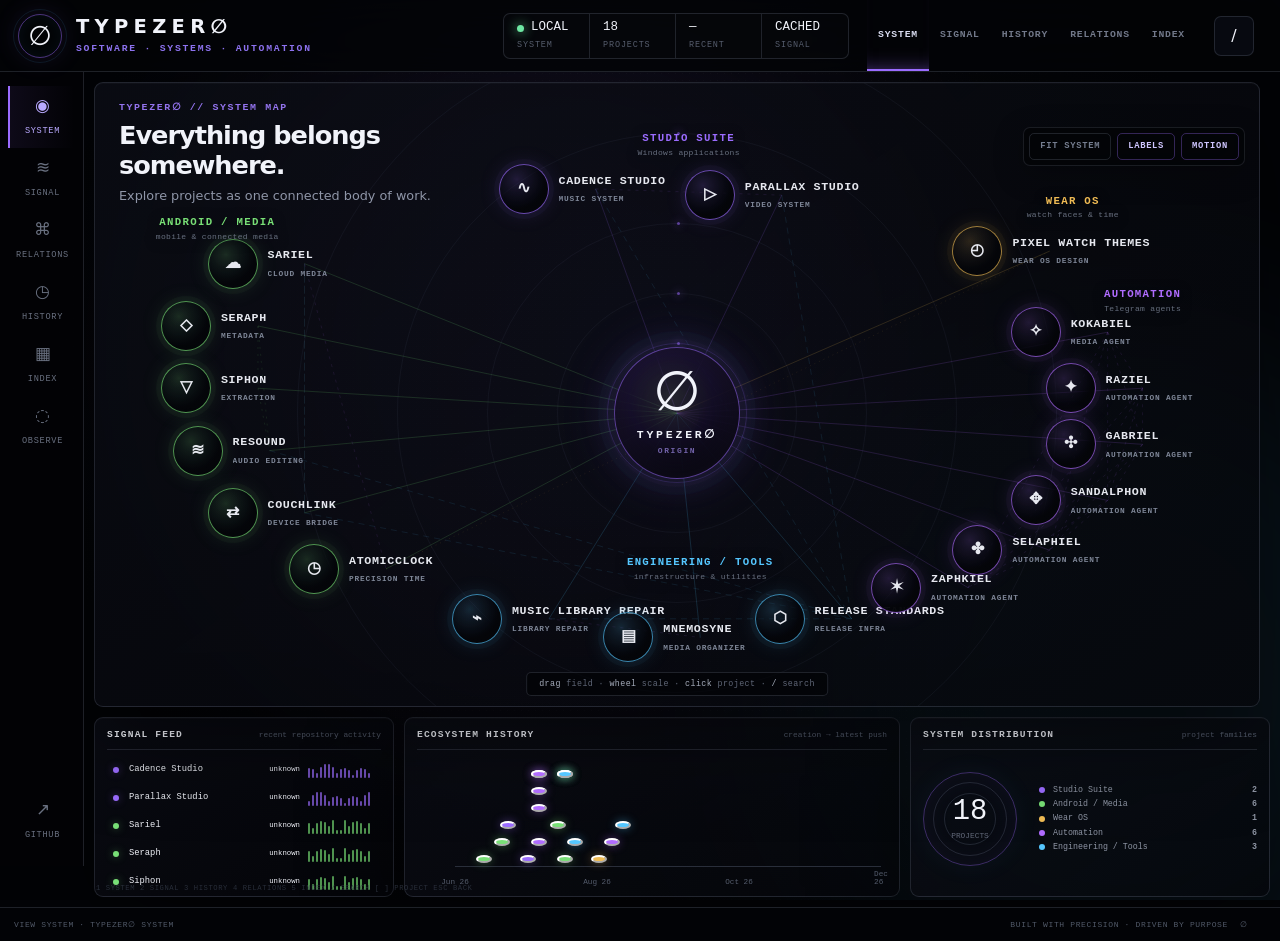
==== commit 8dda003d: "Polish Typezero project inspector" ====
--- a/index.html
+++ b/index.html
@@ -10,7 +10,7 @@
   <meta property="og:type" content="website">
   <title>TYPEZER∅ // System</title>
   <link rel="icon" href="favicon.svg" type="image/svg+xml">
-  <link rel="stylesheet" href="assets/site.css?v=84">
+  <link rel="stylesheet" href="assets/site.css?v=101">
 </head>
 <body>
   <a class="skip-link" href="#workspace">Skip to system</a>
@@ -146,6 +146,6 @@
     <div class="noscript">JavaScript powers the interactive system map. The repositories remain available at <a href="https://github.com/MikereDD">github.com/MikereDD</a>.</div>
   </noscript>
 
-  <script src="assets/site.js?v=84" defer></script>
+  <script src="assets/site.js?v=101" defer></script>
 </body>
 </html>
--- a/assets/site.css
+++ b/assets/site.css
@@ -681,3 +681,490 @@
     radial-gradient(circle at 50% 50%,color-mix(in srgb,var(--family) 10%,transparent),transparent 58%),
     #030407;
 }
+
+
+/* === Pass 8.6: distinguish avatars from project marks === */
+
+/* Portrait/avatar treatment remains circular for bots and dedicated avatars. */
+.project-media[data-media-presentation="avatar"] .project-media-frame{
+  overflow:hidden;
+}
+
+/* App icons, logos, and project marks deserve their own contained presentation. */
+.project-media[data-media-presentation="logo"] .project-media-frame{
+  aspect-ratio:16/9;
+  display:grid;
+  place-items:center;
+  overflow:hidden;
+  background:
+    radial-gradient(circle at 50% 45%,color-mix(in srgb,var(--family) 16%,transparent),transparent 36%),
+    linear-gradient(135deg,color-mix(in srgb,var(--family) 4%,#04050a),#030407 58%,color-mix(in srgb,var(--family) 3%,#030407));
+}
+.project-media[data-media-presentation="logo"] .project-media-frame::before{
+  content:"";
+  position:absolute;
+  width:min(70%,220px);
+  aspect-ratio:1;
+  border-radius:26%;
+  border:1px solid color-mix(in srgb,var(--family) 13%,transparent);
+  transform:rotate(45deg);
+  pointer-events:none;
+  opacity:.7;
+}
+.project-media[data-media-presentation="logo"] .project-media-frame::after{
+  content:"";
+  position:absolute;
+  inset:14% 23%;
+  border:1px solid color-mix(in srgb,var(--family) 7%,transparent);
+  border-radius:22px;
+  pointer-events:none;
+}
+.project-media[data-media-presentation="logo"] img{
+  position:relative;
+  z-index:2;
+  width:min(62%,190px);
+  height:min(78%,190px);
+  object-fit:contain;
+  border-radius:18px;
+  border:0;
+  box-shadow:
+    0 18px 44px rgba(0,0,0,.34),
+    0 0 28px color-mix(in srgb,var(--family) 16%,transparent);
+  transform:none;
+}
+.project-media[data-media-presentation="logo"] .project-media-frame:hover img{
+  transform:scale(1.035);
+}
+.project-media[data-media-presentation="logo"] .project-media-scan{
+  opacity:.16;
+}
+
+/* Wide/rectangular marks should not be squeezed into an artificial square. */
+.project-media[data-media-presentation="logo"] img[alt*="Music Library Repair"]{
+  width:min(76%,240px);
+  height:min(72%,150px);
+  border-radius:12px;
+}
+
+/* Keep logo frames visually quieter than portrait avatars. */
+.project-media[data-media-presentation="logo"] .project-media-meta{
+  letter-spacing:.08em;
+}
+
+
+/* === Pass 8.7: quieter logo presentation === */
+.project-media[data-media-presentation="logo"] .project-media-frame{
+  background:
+    radial-gradient(circle at 50% 48%,color-mix(in srgb,var(--family) 14%,transparent),transparent 34%),
+    linear-gradient(180deg,color-mix(in srgb,var(--family) 2.5%,#030407),#030407 72%);
+}
+.project-media[data-media-presentation="logo"] .project-media-frame::before{
+  width:min(74%,230px);
+  border-color:color-mix(in srgb,var(--family) 7%,transparent);
+  opacity:.36;
+}
+.project-media[data-media-presentation="logo"] .project-media-frame::after{
+  display:none;
+}
+.project-media[data-media-presentation="logo"] img{
+  width:min(68%,210px);
+  height:min(82%,205px);
+  border-radius:16px;
+  box-shadow:
+    0 14px 34px rgba(0,0,0,.28),
+    0 0 24px color-mix(in srgb,var(--family) 12%,transparent);
+}
+.project-media[data-media-presentation="logo"] .project-media-frame:hover img{
+  transform:scale(1.028);
+}
+.project-media[data-media-presentation="logo"] img[alt*="Music Library Repair"]{
+  width:min(82%,255px);
+  height:min(74%,158px);
+}
+
+
+/* === Pass 8.8: optical centering for project marks === */
+.project-media[data-media-presentation="logo"] img{
+  object-position:50% 50%;
+  transform:translateY(5px);
+  transform-origin:center;
+}
+.project-media[data-media-presentation="logo"] .project-media-frame:hover img{
+  transform:translateY(5px) scale(1.028);
+}
+
+/* Marks with stronger lower visual weight need less correction. */
+.project-media[data-media-presentation="logo"] img[alt*="Music Library Repair"]{
+  transform:translateY(3px);
+}
+.project-media[data-media-presentation="logo"] .project-media-frame:hover img[alt*="Music Library Repair"]{
+  transform:translateY(3px) scale(1.028);
+}
+
+
+/* === Pass 8.9: raise avatar presentation slightly === */
+.project-media[data-media-presentation="avatar"] img{
+  transform:translateY(-7px);
+  transform-origin:center;
+}
+.project-media[data-media-presentation="avatar"] .project-media-frame:hover img{
+  transform:translateY(-7px) scale(1.035);
+}
+
+
+/* === Pass 9.0: global media optical raise === */
+
+/* Landscape screenshots / references */
+.project-media[data-media-presentation="landscape"] img{
+  transform:translateY(-6px);
+  transform-origin:center;
+}
+.project-media[data-media-presentation="landscape"] .project-media-frame:hover img{
+  transform:translateY(-6px) scale(1.02);
+}
+
+/* Avatar media: raise a little more than before. */
+.project-media[data-media-presentation="avatar"] img{
+  transform:translateY(-11px);
+}
+.project-media[data-media-presentation="avatar"] .project-media-frame:hover img{
+  transform:translateY(-11px) scale(1.035);
+}
+
+/* Logo/icon media: reverse the earlier downward correction and raise optically. */
+.project-media[data-media-presentation="logo"] img{
+  transform:translateY(-5px);
+}
+.project-media[data-media-presentation="logo"] .project-media-frame:hover img{
+  transform:translateY(-5px) scale(1.028);
+}
+
+/* Wide Music Library Repair mark needs a slightly gentler raise. */
+.project-media[data-media-presentation="logo"] img[alt*="Music Library Repair"]{
+  transform:translateY(-3px);
+}
+.project-media[data-media-presentation="logo"] .project-media-frame:hover img[alt*="Music Library Repair"]{
+  transform:translateY(-3px) scale(1.028);
+}
+
+
+/* === Pass 9.1: per-project native-media optical positioning === */
+
+/*
+   Project media may now define:
+     --media-x
+     --media-y
+     --media-scale
+
+   This intentionally supersedes the earlier broad global centering
+   experiments. Assets without project-specific values remain at their
+   existing centered position.
+*/
+.project-media[data-media-kind="project"] img{
+  transform:
+    translate(var(--media-x, 0px), var(--media-y, 0px))
+    scale(var(--media-scale, 1)) !important;
+  transform-origin:center center;
+}
+
+.project-media[data-media-kind="project"][data-media-presentation="avatar"] .project-media-frame:hover img{
+  transform:
+    translate(var(--media-x, 0px), var(--media-y, 0px))
+    scale(calc(var(--media-scale, 1) * 1.035)) !important;
+}
+
+.project-media[data-media-kind="project"][data-media-presentation="logo"] .project-media-frame:hover img{
+  transform:
+    translate(var(--media-x, 0px), var(--media-y, 0px))
+    scale(calc(var(--media-scale, 1) * 1.028)) !important;
+}
+
+.project-media[data-media-kind="project"][data-media-presentation="landscape"] .project-media-frame:hover img{
+  transform:
+    translate(var(--media-x, 0px), var(--media-y, 0px))
+    scale(calc(var(--media-scale, 1) * 1.02)) !important;
+}
+
+
+/* === Pass 10: inspector polish === */
+
+/* Make the inspector itself the viewport; only the card contents scroll. */
+.detail{
+  padding:0;
+  overflow:hidden;
+}
+.detail-card{
+  position:relative;
+  height:100%;
+  max-height:none;
+  padding:16px 14px 20px;
+  overflow:auto;
+  scroll-padding-top:96px;
+}
+
+/* Header: calmer, better balanced, and persistent while browsing long cards. */
+.detail-close{
+  position:sticky;
+  top:10px;
+  z-index:20;
+  display:grid;
+  place-items:center;
+  margin-left:auto;
+  margin-bottom:-30px;
+  width:30px;
+  height:30px;
+  background:rgba(5,7,11,.92);
+  backdrop-filter:blur(12px);
+}
+.detail-identity{
+  top:-16px;
+  z-index:12;
+  margin:-16px -14px 14px;
+  padding:18px 46px 15px 14px;
+  gap:12px;
+  min-height:94px;
+  border-bottom:1px solid color-mix(in srgb,var(--focus-family,#9b6cff) 18%,var(--line));
+  background:
+    linear-gradient(180deg,rgba(6,8,13,.995) 0%,rgba(6,8,13,.985) 76%,rgba(6,8,13,.94) 100%);
+}
+.detail-icon{
+  width:56px;
+  height:56px;
+  flex-basis:56px;
+  box-shadow:
+    0 0 0 5px color-mix(in srgb,var(--family) 4%,transparent),
+    0 0 24px color-mix(in srgb,var(--family) 18%,transparent);
+}
+.detail-title{
+  min-width:0;
+}
+.detail-title h2{
+  line-height:1.05;
+}
+.detail-title small{
+  margin-top:5px;
+  line-height:1.35;
+}
+.detail-overline{
+  margin:0 0 7px;
+}
+.activity-pill{
+  margin-top:8px;
+}
+
+/* Give project media deliberate breathing room without changing tuned artwork offsets. */
+.project-media{
+  margin:2px 0 14px;
+}
+.project-media-frame{
+  border-color:color-mix(in srgb,var(--family) 15%,var(--line));
+}
+.project-media-meta{
+  min-height:30px;
+  padding-inline:10px;
+  border-top-color:color-mix(in srgb,var(--family) 12%,var(--line));
+}
+
+/* Metadata reads as a compact instrument panel instead of loose text rows. */
+.detail-meta{
+  gap:0;
+  padding:0;
+  margin:0 0 14px;
+  border:1px solid rgba(255,255,255,.055);
+  border-radius:6px;
+  overflow:hidden;
+  background:rgba(255,255,255,.012);
+}
+.meta-row{
+  grid-template-columns:72px minmax(0,1fr);
+  gap:10px;
+  align-items:start;
+  padding:9px 10px;
+}
+.meta-row + .meta-row{
+  border-top:1px solid rgba(255,255,255,.045);
+}
+.meta-row span:first-child{
+  padding-top:1px;
+}
+.meta-row span:last-child{
+  min-width:0;
+  overflow-wrap:anywhere;
+  line-height:1.35;
+}
+
+/* Description becomes its own readable block. */
+.detail-description{
+  margin:0 0 14px;
+  padding:0 2px;
+  color:#aeb4c2;
+  line-height:1.65;
+}
+
+/* Normalize vertical rhythm through the lower inspector modules. */
+.project-spotlight{
+  margin-top:0;
+  margin-bottom:10px;
+}
+.project-fingerprint{
+  margin-top:0;
+  margin-bottom:10px;
+}
+.detail-actions{
+  margin-top:12px;
+}
+.detail-secondary-actions{
+  margin-top:8px;
+}
+.relation-types,
+.relation-block{
+  margin-top:14px;
+}
+.relation-types{
+  padding:14px 0 0;
+  border-top:1px solid var(--line);
+  border-bottom:0;
+}
+.relation-block{
+  padding-top:14px;
+}
+
+/* Make action groups feel like one deliberate control cluster. */
+.detail-actions a,
+.detail-actions button,
+.detail-secondary-actions button{
+  transition:border-color .16s ease,background .16s ease,color .16s ease,transform .16s ease;
+}
+.detail-actions a:hover,
+.detail-actions button:hover,
+.detail-secondary-actions button:hover{
+  transform:translateY(-1px);
+}
+
+/* Narrow inspector fallback. */
+@media(max-width:1200px){
+  .detail-card{padding-inline:12px}
+  .detail-identity{margin-inline:-12px;padding-left:12px}
+  .meta-row{grid-template-columns:66px minmax(0,1fr)}
+}
+
+@media(max-width:900px){
+  .detail{padding:0}
+  .detail-card{
+    max-height:none;
+    height:auto;
+    overflow:visible;
+    padding:14px;
+  }
+  .detail-identity{
+    position:relative;
+    top:auto;
+    margin:-14px -14px 14px;
+    padding:16px 46px 14px 14px;
+  }
+  .detail-close{
+    position:absolute;
+    top:10px;
+    right:10px;
+    margin:0;
+  }
+}
+
+
+/* === Pass 10.1: inspector legibility refinement === */
+
+/* Slightly widen the inspector on large screens without stealing too much map space. */
+@media(min-width:1400px){
+  .app-shell.detail-open{
+    --detail-width:336px;
+  }
+}
+
+/* Raise the readable floor inside the inspector. */
+.detail-title h2{
+  font-size:clamp(20px,1.55vw,25px);
+}
+.detail-title small{
+  font-size:10px;
+  letter-spacing:.04em;
+}
+.detail-overline{
+  font-size:9px;
+}
+.activity-pill{
+  font-size:9px;
+}
+
+/* Metadata should be readable at a glance, not merely technically visible. */
+.meta-row span:first-child{
+  font-size:8px;
+  letter-spacing:.12em;
+}
+.meta-row span:last-child{
+  font-size:10.5px;
+  line-height:1.42;
+}
+
+/* Give descriptive text more presence. */
+.detail-description{
+  font-size:10.5px;
+  line-height:1.72;
+  letter-spacing:.005em;
+}
+
+/* Slightly strengthen lower-module typography. */
+.project-spotlight b{
+  font-size:10px;
+}
+.project-spotlight small{
+  font-size:8px;
+}
+.fingerprint-head span,
+.fingerprint-head small,
+.fingerprint-bars b{
+  font-size:7.5px;
+}
+.relation-types h3,
+.relation-block h3{
+  font-size:8px;
+}
+.relation-types p,
+.relation-explain{
+  font-size:9px;
+  line-height:1.55;
+}
+
+/* Action cluster: clearer labels and slightly larger hit targets. */
+.detail-actions{
+  gap:7px;
+}
+.detail-actions a,
+.detail-actions button{
+  min-height:32px;
+  font-size:8.5px;
+  letter-spacing:.10em;
+}
+.detail-secondary-actions{
+  gap:6px;
+}
+.detail-secondary-actions button{
+  min-height:28px;
+  font-size:7.5px;
+  letter-spacing:.08em;
+}
+
+/* Media footer remains subtle but should not require squinting. */
+.project-media-meta{
+  font-size:7.5px;
+}
+.project-media-meta small{
+  font-size:6.5px;
+}
+
+/* Preserve compactness on smaller desktops. */
+@media(max-width:1399px){
+  .meta-row span:last-child,
+  .detail-description{
+    font-size:10px;
+  }
+}
